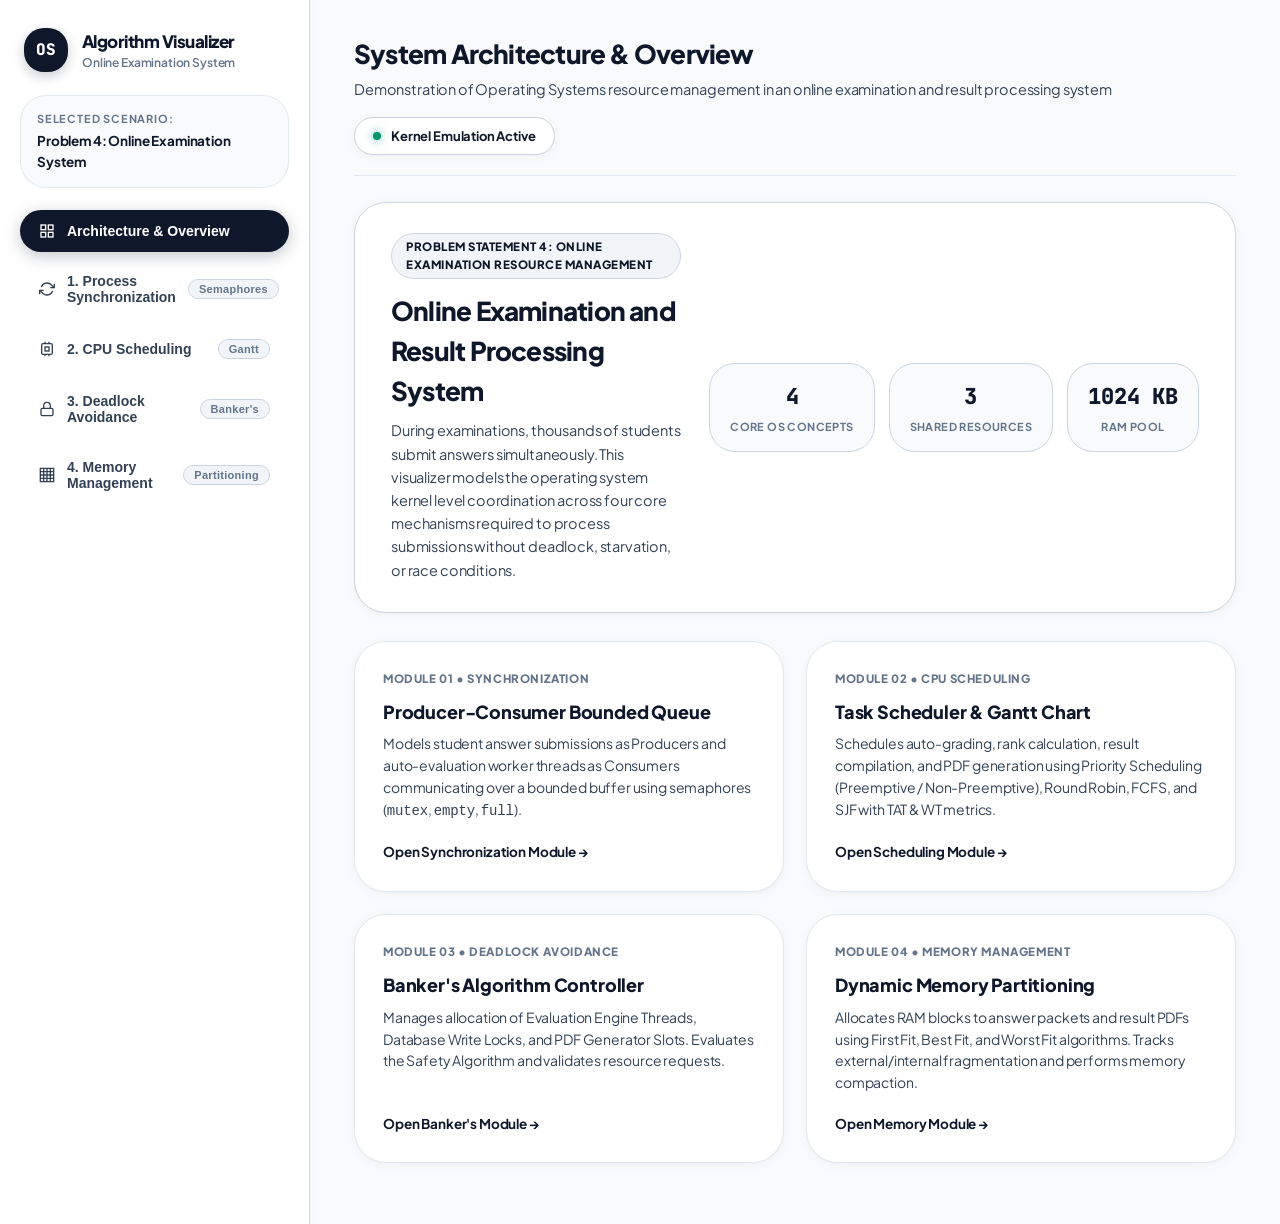
==== index.html @ 3e9e5fe4 "Online - Examination" ====
<!DOCTYPE html>
<html lang="en">
<head>
  <meta charset="UTF-8">
  <meta name="viewport" content="width=device-width, initial-scale=1.0">
  <title>Operating Systems Resource Management — Online Examination System</title>
  <link rel="preconnect" href="https://fonts.googleapis.com">
  <link rel="preconnect" href="https://fonts.gstatic.com" crossorigin>
  <link href="https://fonts.googleapis.com/css2?family=Plus+Jakarta+Sans:wght@300;400;500;600;700;800&family=JetBrains+Mono:wght@400;500;600&display=swap" rel="stylesheet">
  <link rel="stylesheet" href="style.css">
</head>
<body>
  <div class="app-layout">
    <!-- Sidebar Navigation -->
    <aside class="sidebar">
      <div class="brand">
        <div class="brand-badge">OS</div>
        <div class="brand-text">
          <h1>Algorithm Visualizer</h1>
          <span class="subtitle">Online Examination System</span>
        </div>
      </div>

      <div class="scenario-badge">
        <span class="badge-label">Selected Scenario:</span>
        <span class="badge-title">Problem 4: Online Examination System</span>
      </div>

      <nav class="nav-menu">
        <button class="nav-item active" data-tab="dashboard">
          <svg viewBox="0 0 24 24" width="16" height="16" fill="none" stroke="currentColor" stroke-width="2"><rect x="3" y="3" width="7" height="7"></rect><rect x="14" y="3" width="7" height="7"></rect><rect x="14" y="14" width="7" height="7"></rect><rect x="3" y="14" width="7" height="7"></rect></svg>
          <span>Architecture & Overview</span>
        </button>
        <button class="nav-item" data-tab="sync">
          <svg viewBox="0 0 24 24" width="16" height="16" fill="none" stroke="currentColor" stroke-width="2"><polyline points="23 4 23 10 17 10"></polyline><polyline points="1 20 1 14 7 14"></polyline><path d="M3.51 9a9 9 0 0 1 14.85-3.36L23 10M1 14l4.64 4.36A9 9 0 0 0 20.49 15"></path></svg>
          <span>1. Process Synchronization</span>
          <span class="pill">Semaphores</span>
        </button>
        <button class="nav-item" data-tab="cpu">
          <svg viewBox="0 0 24 24" width="16" height="16" fill="none" stroke="currentColor" stroke-width="2"><rect x="4" y="4" width="16" height="16" rx="2" ry="2"></rect><rect x="9" y="9" width="6" height="6"></rect><line x1="9" y1="1" x2="9" y2="4"></line><line x1="15" y1="1" x2="15" y2="4"></line><line x1="9" y1="20" x2="9" y2="23"></line><line x1="15" y1="20" x2="15" y2="23"></line></svg>
          <span>2. CPU Scheduling</span>
          <span class="pill">Gantt</span>
        </button>
        <button class="nav-item" data-tab="deadlock">
          <svg viewBox="0 0 24 24" width="16" height="16" fill="none" stroke="currentColor" stroke-width="2"><rect x="3" y="11" width="18" height="11" rx="2" ry="2"></rect><path d="M7 11V7a5 5 0 0 1 10 0v4"></path></svg>
          <span>3. Deadlock Avoidance</span>
          <span class="pill">Banker's</span>
        </button>
        <button class="nav-item" data-tab="memory">
          <svg viewBox="0 0 24 24" width="16" height="16" fill="none" stroke="currentColor" stroke-width="2"><path d="M2 2h20v20H2z"></path><path d="M7 2v20M12 2v20M17 2v20M2 7h20M2 12h20M2 17h20"></path></svg>
          <span>4. Memory Management</span>
          <span class="pill">Partitioning</span>
        </button>
      </nav>
    </aside>

    <!-- Main Content -->
    <main class="main-content">
      <!-- Header -->
      <header class="top-header">
        <div>
          <h2 id="current-tab-title">System Architecture & Overview</h2>
          <p id="current-tab-desc">Demonstration of Operating Systems resource management in an online examination and result processing system</p>
        </div>
        <div class="header-right">
          <div class="status-indicator">
            <span class="indicator-dot"></span>
            <span>Kernel Emulation Active</span>
          </div>
        </div>
      </header>

      <!-- TAB 0: DASHBOARD / OVERVIEW -->
      <section id="tab-dashboard" class="tab-content active">
        <div class="academic-banner">
          <div class="banner-body">
            <div class="banner-tag">Problem Statement 4: Online Examination Resource Management</div>
            <h2>Online Examination and Result Processing System</h2>
            <p>During examinations, thousands of students submit answers simultaneously. This visualizer models the operating system kernel level coordination across four core mechanisms required to process submissions without deadlock, starvation, or race conditions.</p>
          </div>
          <div class="banner-specs">
            <div class="spec-card">
              <span class="spec-val">4</span>
              <span class="spec-label">Core OS Concepts</span>
            </div>
            <div class="spec-card">
              <span class="spec-val">3</span>
              <span class="spec-label">Shared Resources</span>
            </div>
            <div class="spec-card">
              <span class="spec-val">1024 KB</span>
              <span class="spec-label">RAM Pool</span>
            </div>
          </div>
        </div>

        <div class="modules-grid">
          <div class="module-card" data-goto="sync">
            <div class="card-meta">Module 01 &bull; Synchronization</div>
            <h3>Producer-Consumer Bounded Queue</h3>
            <p>Models student answer submissions as Producers and auto-evaluation worker threads as Consumers communicating over a bounded buffer using semaphores (<code>mutex</code>, <code>empty</code>, <code>full</code>).</p>
            <span class="card-link">Open Synchronization Module &rarr;</span>
          </div>

          <div class="module-card" data-goto="cpu">
            <div class="card-meta">Module 02 &bull; CPU Scheduling</div>
            <h3>Task Scheduler & Gantt Chart</h3>
            <p>Schedules auto-grading, rank calculation, result compilation, and PDF generation using Priority Scheduling (Preemptive / Non-Preemptive), Round Robin, FCFS, and SJF with TAT &amp; WT metrics.</p>
            <span class="card-link">Open Scheduling Module &rarr;</span>
          </div>

          <div class="module-card" data-goto="deadlock">
            <div class="card-meta">Module 03 &bull; Deadlock Avoidance</div>
            <h3>Banker's Algorithm Controller</h3>
            <p>Manages allocation of Evaluation Engine Threads, Database Write Locks, and PDF Generator Slots. Evaluates the Safety Algorithm and validates resource requests.</p>
            <span class="card-link">Open Banker's Module &rarr;</span>
          </div>

          <div class="module-card" data-goto="memory">
            <div class="card-meta">Module 04 &bull; Memory Management</div>
            <h3>Dynamic Memory Partitioning</h3>
            <p>Allocates RAM blocks to answer packets and result PDFs using First Fit, Best Fit, and Worst Fit algorithms. Tracks external/internal fragmentation and performs memory compaction.</p>
            <span class="card-link">Open Memory Module &rarr;</span>
          </div>
        </div>

      </section>

      <!-- TAB 1: PRODUCER-CONSUMER (SYNC) -->
      <section id="tab-sync" class="tab-content">
        <div class="toolbar">
          <div class="toolbar-left">
            <div class="form-row">
              <label for="buffer-capacity">Buffer Capacity (N):</label>
              <input type="number" id="buffer-capacity" value="8" min="4" max="16">
            </div>
            <button id="btn-add-producer" class="btn btn-secondary">+ Producer Thread</button>
            <button id="btn-add-consumer" class="btn btn-secondary">+ Consumer Thread</button>
            <button id="btn-flash-burst" class="btn btn-accent">Generate Burst Load (5 Submissions)</button>
          </div>
          <div class="toolbar-right">
            <button id="btn-sync-toggle" class="btn btn-primary">Start Real-Time Ingestion</button>
            <button id="btn-sync-reset" class="btn btn-danger">Reset Buffer</button>
          </div>
        </div>

        <div class="split-view">
          <!-- Bounded Buffer Area -->
          <div class="panel">
            <div class="panel-header">
              <h3>Bounded Answer Submission Buffer Queue</h3>
              <div class="legend">
                <span class="legend-item"><span class="box-legend empty"></span> Empty Slot</span>
                <span class="legend-item"><span class="box-legend filled"></span> Queued Submission</span>
                <span class="legend-item"><span class="box-legend busy"></span> Active Read</span>
              </div>
            </div>

            <!-- Semaphores -->
            <div class="semaphore-container">
              <div class="sem-card">
                <span class="sem-title">Mutex Semaphore</span>
                <span id="sem-mutex" class="sem-number">1 (FREE)</span>
              </div>
              <div class="sem-card">
                <span class="sem-title">Empty Slots (empty)</span>
                <span id="sem-empty" class="sem-number">8</span>
              </div>
              <div class="sem-card">
                <span class="sem-title">Filled Slots (full)</span>
                <span id="sem-full" class="sem-number">0</span>
              </div>
              <div class="sem-card">
                <span class="sem-title">Buffer Capacity</span>
                <span id="buffer-util" class="sem-number">0%</span>
              </div>
            </div>

            <!-- Visual Slot Grid -->
            <div class="slot-grid" id="buffer-slots"></div>

            <!-- Thread Activity Table -->
            <div class="thread-grid">
              <div class="thread-panel">
                <h4>Producer Threads (Student Portals)</h4>
                <div class="thread-list" id="producer-list"></div>
              </div>
              <div class="thread-panel">
                <h4>Consumer Threads (Auto-Graders)</h4>
                <div class="thread-list" id="consumer-list"></div>
              </div>
            </div>
          </div>

          <!-- Log and Synchronization Explanation -->
          <div class="panel">
            <div class="panel-header">
              <h3>Synchronization Execution Log</h3>
              <button class="btn btn-sm btn-secondary" id="btn-clear-sync-log">Clear</button>
            </div>
            <div class="log-console" id="sync-log"></div>
            <div class="theory-box">
              <strong>Synchronization Invariant:</strong>
              <code>wait(empty); wait(mutex); // Critical Section: Enqueue Answer; signal(mutex); signal(full);</code>
              <p>Ensures thread-safe answer queueing and prevents submission loss or race conditions under peak exam finish workloads.</p>
            </div>
          </div>
        </div>
      </section>

      <!-- TAB 2: CPU SCHEDULING -->
      <section id="tab-cpu" class="tab-content">
        <div class="toolbar">
          <div class="toolbar-left">
            <div class="form-row">
              <label for="sched-algo">Scheduling Algorithm:</label>
              <select id="sched-algo">
                <option value="priority-nonpreempt">Priority Scheduling (Non-Preemptive)</option>
                <option value="priority-preempt">Priority Scheduling (Preemptive)</option>
                <option value="round-robin">Round Robin (RR)</option>
                <option value="fcfs">First-Come, First-Served (FCFS)</option>
                <option value="sjf">Shortest Job First (SJF)</option>
              </select>
            </div>
            <div class="form-row" id="quantum-group" style="display: none;">
              <label for="time-quantum">Time Quantum (q):</label>
              <input type="number" id="time-quantum" value="2" min="1" max="10">
            </div>
            <button id="btn-load-preset-orders" class="btn btn-secondary">Load Benchmark Preset</button>
            <button id="btn-add-order-task" class="btn btn-secondary">+ Add Exam Task</button>
          </div>
          <div class="toolbar-right">
            <button id="btn-run-scheduler" class="btn btn-primary">Calculate Schedule</button>
            <button id="btn-animate-gantt" class="btn btn-accent">Play Gantt Animation</button>
          </div>
        </div>

        <div class="panel mb-3">
          <div class="panel-header">
            <h3>Active Task Queue</h3>
            <span class="subtext">Note: Lower priority number indicates higher urgency (1 = Highest Priority)</span>
          </div>
          <div class="table-container">
            <table class="academic-table" id="table-cpu-tasks">
              <thead>
                <tr>
                  <th>Task ID</th>
                  <th>Examination Task Description</th>
                  <th>Category</th>
                  <th>Arrival Time (AT)</th>
                  <th>Burst Time (BT)</th>
                  <th>Priority</th>
                  <th>Completion (CT)</th>
                  <th>Turnaround (TAT)</th>
                  <th>Waiting Time (WT)</th>
                  <th>Action</th>
                </tr>
              </thead>
              <tbody id="cpu-task-body"></tbody>
            </table>
          </div>
        </div>

        <div class="panel mb-3">
          <div class="panel-header">
            <h3>Gantt Chart Visualization</h3>
            <span id="gantt-timer" class="timer-badge">Elapsed Time: 0 ms</span>
          </div>
          <div class="gantt-chart-box">
            <div class="gantt-track" id="gantt-timeline"></div>
            <div class="gantt-time-labels" id="gantt-scale"></div>
          </div>
        </div>

        <div class="stats-grid">
          <div class="stat-card">
            <span class="stat-label">Average Turnaround Time (TAT)</span>
            <span class="stat-number" id="metric-avg-tat">0.00 ms</span>
            <span class="stat-formula">TAT = CT - AT</span>
          </div>
          <div class="stat-card">
            <span class="stat-label">Average Waiting Time (WT)</span>
            <span class="stat-number highlight-blue" id="metric-avg-wt">0.00 ms</span>
            <span class="stat-formula">WT = TAT - BT</span>
          </div>
          <div class="stat-card">
            <span class="stat-label">CPU Utilization</span>
            <span class="stat-number" id="metric-cpu-util">100%</span>
            <span class="stat-formula">Busy Time / Total Schedule Length</span>
          </div>
          <div class="stat-card">
            <span class="stat-label">Throughput</span>
            <span class="stat-number" id="metric-throughput">0.00 tasks/ms</span>
            <span class="stat-formula">Completed Tasks / Total Time</span>
          </div>
        </div>
      </section>

      <!-- TAB 3: BANKER'S ALGORITHM (DEADLOCK) -->
      <section id="tab-deadlock" class="tab-content">
        <div class="toolbar">
          <div class="toolbar-left">
            <button id="btn-banker-safe-preset" class="btn btn-secondary">Safe State Benchmark</button>
            <button id="btn-banker-unsafe-preset" class="btn btn-secondary">Unsafe State Scenario</button>
          </div>
          <div class="toolbar-right">
            <button id="btn-run-banker" class="btn btn-primary">Run Safety Algorithm</button>
          </div>
        </div>

        <div class="resources-row mb-3">
          <div class="res-card">
            <div class="res-header">
              <span class="res-code">R1</span>
              <div>
                <strong>Auto-Grading Engine Threads</strong>
                <span class="res-sub">Concurrency slots (Total: 10)</span>
              </div>
            </div>
          </div>
          <div class="res-card">
            <div class="res-header">
              <span class="res-code">R2</span>
              <div>
                <strong>Database Write Locks (Result Ledger)</strong>
                <span class="res-sub">Row-level mutex locks (Total: 5)</span>
              </div>
            </div>
          </div>
          <div class="res-card">
            <div class="res-header">
              <span class="res-code">R3</span>
              <div>
                <strong>PDF Generator &amp; Rank Slots</strong>
                <span class="res-sub">Pooled report card workers (Total: 7)</span>
              </div>
            </div>
          </div>
        </div>

        <div class="split-view">
          <div class="panel">
            <div class="panel-header">
              <h3>System Resource Allocation Matrix</h3>
              <div class="vector-display">
                Available Vector [R1, R2, R3]: <strong id="vector-available">[3, 3, 2]</strong>
              </div>
            </div>

            <div class="table-container">
              <table class="academic-table matrix-table" id="table-banker-matrix">
                <thead>
                  <tr>
                    <th rowspan="2">Process</th>
                    <th colspan="3" class="center header-alloc">Allocation</th>
                    <th colspan="3" class="center header-max">Max Demand</th>
                    <th colspan="3" class="center header-need">Need (Max - Alloc)</th>
                  </tr>
                  <tr>
                    <th>R1</th><th>R2</th><th>R3</th>
                    <th>R1</th><th>R2</th><th>R3</th>
                    <th>R1</th><th>R2</th><th>R3</th>
                  </tr>
                </thead>
                <tbody id="banker-matrix-body"></tbody>
              </table>
            </div>
          </div>

          <div class="panel">
            <div class="panel-header">
              <h3>Safety Algorithm Evaluation</h3>
              <span id="safety-status-badge" class="badge-neutral">Ready</span>
            </div>

            <div class="safety-summary" id="safety-result-box">
              <p>Click "Run Safety Algorithm" to execute the test and determine if a Safe Sequence exists.</p>
            </div>

            <div class="log-console" id="banker-step-log"></div>
          </div>
        </div>

        <!-- Resource Request Form -->
        <div class="panel mt-3">
          <div class="panel-header">
            <h3>Test Resource-Request Algorithm</h3>
            <span class="subtext">Simulates a dynamic request to check if granting it maintains system safety</span>
          </div>
          <div class="request-row">
            <div class="form-row">
              <label for="req-process-select">Exam Task Process:</label>
              <select id="req-process-select"></select>
            </div>
            <div class="form-row">
              <label>Req R1 (Grader):</label>
              <input type="number" id="req-r1" value="1" min="0" max="10">
            </div>
            <div class="form-row">
              <label>Req R2 (DB Lock):</label>
              <input type="number" id="req-r2" value="0" min="0" max="10">
            </div>
            <div class="form-row">
              <label>Req R3 (PDF Slot):</label>
              <input type="number" id="req-r3" value="2" min="0" max="10">
            </div>
            <button id="btn-submit-request" class="btn btn-accent">Evaluate Request</button>
          </div>
          <div id="request-eval-feedback" class="feedback-msg"></div>
        </div>
      </section>

      <!-- TAB 4: MEMORY MANAGEMENT -->
      <section id="tab-memory" class="tab-content">
        <div class="toolbar">
          <div class="toolbar-left">
            <div class="form-row">
              <label for="mem-algo">Allocation Algorithm:</label>
              <select id="mem-algo">
                <option value="first-fit">First Fit</option>
                <option value="best-fit">Best Fit</option>
                <option value="worst-fit">Worst Fit</option>
              </select>
            </div>
            <button id="btn-preset-memory" class="btn btn-secondary">Load Standard RAM State</button>
            <button id="btn-compact-memory" class="btn btn-secondary">Run Memory Compaction</button>
          </div>
          <div class="toolbar-right">
            <button id="btn-reset-memory" class="btn btn-danger">Reset Memory Pool</button>
          </div>
        </div>

        <div class="panel mb-3">
          <div class="panel-header">
            <h3>Request Dynamic Memory Block</h3>
            <span class="subtext">Allocates memory for student login tokens, answer buffers, and rank computation heaps</span>
          </div>
          <div class="request-row">
            <div class="form-row">
              <label for="mem-process-name">Task Label:</label>
              <input type="text" id="mem-process-name" value="SUB #106 (Answer Script Buffer)">
            </div>
            <div class="form-row">
              <label for="mem-process-size">Payload Size (KB):</label>
              <input type="number" id="mem-process-size" value="120" min="10" max="800">
            </div>
            <button id="btn-allocate-mem" class="btn btn-primary">Allocate Memory Block</button>
          </div>
        </div>

        <div class="panel mb-3">
          <div class="panel-header">
            <h3>Physical RAM Partition Map (1024 KB Pool)</h3>
            <div class="legend">
              <span class="legend-item"><span class="box-legend free-mem"></span> Free Memory Hole</span>
              <span class="legend-item"><span class="box-legend alloc-mem"></span> Allocated Block</span>
            </div>
          </div>
          <div class="ram-track-container">
            <div class="ram-track" id="memory-bar"></div>
            <div class="ram-scale" id="memory-scale">
              <span>0 KB</span>
              <span>256 KB</span>
              <span>512 KB</span>
              <span>768 KB</span>
              <span>1024 KB</span>
            </div>
          </div>
        </div>

        <div class="split-view">
          <div class="panel">
            <div class="panel-header">
              <h3>Memory Partition Table</h3>
            </div>
            <div class="table-container">
              <table class="academic-table" id="table-memory-blocks">
                <thead>
                  <tr>
                    <th>Block ID</th>
                    <th>Status</th>
                    <th>Start Address</th>
                    <th>Block Size</th>
                    <th>Allocated Process</th>
                    <th>Payload Size</th>
                    <th>Internal Frag.</th>
                    <th>Action</th>
                  </tr>
                </thead>
                <tbody id="memory-blocks-body"></tbody>
              </table>
            </div>
          </div>

          <div class="panel">
            <div class="panel-header">
              <h3>Fragmentation Analysis</h3>
            </div>
            <div class="stats-grid compact-grid">
              <div class="stat-card">
                <span class="stat-label">Total Free Memory</span>
                <span class="stat-number" id="stat-free-ram">0 KB</span>
              </div>
              <div class="stat-card">
                <span class="stat-label">External Fragmentation</span>
                <span class="stat-number text-warn" id="stat-ext-frag">0 KB</span>
                <span class="stat-formula">Scattered free holes</span>
              </div>
              <div class="stat-card">
                <span class="stat-label">Internal Fragmentation</span>
                <span class="stat-number" id="stat-int-frag">0 KB</span>
                <span class="stat-formula">Unused block space</span>
              </div>
              <div class="stat-card">
                <span class="stat-label">RAM Utilization</span>
                <span class="stat-number text-success" id="stat-ram-util">0%</span>
              </div>
            </div>
          </div>
        </div>
      </section>

    </main>
  </div>

  <!-- Scripts -->
  <script src="js/producer-consumer.js"></script>
  <script src="js/cpu-scheduler.js"></script>
  <script src="js/bankers-algorithm.js"></script>
  <script src="js/memory-manager.js"></script>
  <script src="app.js"></script>
</body>
</html>
---- style.css ----
:root {
  /* === CRISP WHITE-DOMINANT MONOCHROMATIC FOUNDATION WITH BLACK ACCENTS === */
  --bg-root:              #f8fafc;
  --bg-sidebar:           #ffffff;
  --bg-surface:           #ffffff;
  --bg-surface-elevated:  #ffffff;
  --bg-surface-hover:     #f1f5f9;
  --bg-well:              #f8fafc;

  --border-subtle:  #e2e8f0;
  --border-medium:  #cbd5e1;
  --border-strong:  #94a3b8;
  --border-focus:   #0f172a;

  --text-primary:   #0f172a;
  --text-secondary: #334155;
  --text-tertiary:  #64748b;
  --text-dim:       #94a3b8;
  --text-muted:     #64748b;
  --text-inverse:   #ffffff;

  /* Monochromatic Gray Scale */
  --mono-50:  #f8fafc;
  --mono-100: #f1f5f9;
  --mono-200: #e2e8f0;
  --mono-300: #cbd5e1;
  --mono-400: #94a3b8;
  --mono-500: #64748b;
  --mono-700: #334155;
  --mono-800: #1e293b;
  --mono-900: #0f172a;

  /* Purposeful Semantic & Visualization Accents */
  --color-indigo:       #4f46e5;
  --color-indigo-light: #eef2ff;
  --color-cyan:         #0284c7;
  --color-cyan-light:   #f0f9ff;
  --color-emerald:      #059669;
  --color-emerald-light:#ecfdf5;
  --color-amber:        #d97706;
  --color-amber-light:  #fffbeb;
  --color-rose:         #e11d48;
  --color-rose-light:   #fff1f2;
  --color-purple:       #7c3aed;
  --color-purple-light: #f5f3ff;
  --color-teal:         #0d9488;
  --color-teal-light:   #f0fdfa;

  --color-success:      #059669;
  --color-warning:      #d97706;
  --color-danger:       #dc2626;
  --color-info:         #0284c7;
  --accent-cyan:        #0284c7;
  --accent-amber:       #d97706;

  /* Typography */
  --font-sans: 'Plus Jakarta Sans', -apple-system, BlinkMacSystemFont, 'Segoe UI', Roboto, sans-serif;
  --font-mono: 'JetBrains Mono', monospace;

  /* Generous Rounded Corners */
  --radius-xs:   10px;
  --radius-sm:   14px;
  --radius-md:   20px;
  --radius-lg:   26px;
  --radius-xl:   32px;
  --radius-pill: 9999px;

  /* Soft Ambient Shadows */
  --shadow-card:     0 2px 12px rgba(15, 23, 42, 0.04), 0 1px 3px rgba(15, 23, 42, 0.02);
  --shadow-elevated: 0 12px 32px rgba(15, 23, 42, 0.08);
  --shadow-glow:     0 4px 20px rgba(15, 23, 42, 0.12);
}

* {
  box-sizing: border-box;
  margin: 0;
  padding: 0;
}

body {
  font-family: var(--font-sans);
  background-color: var(--bg-root);
  color: var(--text-primary);
  min-height: 100vh;
  line-height: 1.55;
  font-size: 15px;
  letter-spacing: -0.01em;
  -webkit-font-smoothing: antialiased;
}

/* Custom Scrollbars */
::-webkit-scrollbar { width: 6px; height: 6px; }
::-webkit-scrollbar-track { background: var(--mono-100); }
::-webkit-scrollbar-thumb { background: var(--mono-300); border-radius: var(--radius-pill); }
::-webkit-scrollbar-thumb:hover { background: var(--mono-400); }

/* App Layout */
.app-layout {
  display: flex;
  min-height: 100vh;
}

/* ============================================================
   SIDEBAR — Crisp White with Deep Black Accents
   ============================================================ */
.sidebar {
  width: 310px;
  background-color: var(--bg-sidebar);
  border-right: 1.5px solid var(--border-medium);
  display: flex;
  flex-direction: column;
  flex-shrink: 0;
  padding: 28px 20px;
  gap: 22px;
  box-shadow: 2px 0 16px rgba(15, 23, 42, 0.02);
}

.brand {
  display: flex;
  align-items: center;
  gap: 14px;
  padding: 0 4px;
}

.brand-badge {
  width: 44px;
  height: 44px;
  border-radius: var(--radius-md);
  background: #0f172a;
  color: #ffffff;
  display: flex;
  align-items: center;
  justify-content: center;
  font-weight: 800;
  font-size: 16px;
  font-family: var(--font-mono);
  box-shadow: 0 4px 12px rgba(15, 23, 42, 0.22);
}

.brand-text h1 {
  font-size: 17px;
  font-weight: 800;
  color: var(--text-primary);
  letter-spacing: -0.03em;
}

.brand-text .subtitle {
  font-size: 12px;
  color: var(--text-tertiary);
  font-weight: 600;
  display: block;
}

.scenario-badge {
  background: var(--bg-root);
  border: 1.5px solid var(--border-subtle);
  border-radius: var(--radius-lg);
  padding: 14px 16px;
  display: flex;
  flex-direction: column;
  gap: 4px;
}

.badge-label {
  font-size: 11px;
  text-transform: uppercase;
  color: var(--text-tertiary);
  font-weight: 700;
  letter-spacing: 0.8px;
}

.badge-title {
  font-size: 13.5px;
  font-weight: 700;
  color: var(--text-primary);
}

/* Navigation Menu */
.nav-menu {
  display: flex;
  flex-direction: column;
  gap: 8px;
}

.nav-item {
  display: flex;
  align-items: center;
  gap: 12px;
  padding: 12px 18px;
  border-radius: var(--radius-pill);
  color: var(--text-secondary);
  background: transparent;
  text-decoration: none;
  font-weight: 600;
  font-size: 14px;
  transition: all 0.2s cubic-bezier(0.16, 1, 0.3, 1);
  border: 1.5px solid transparent;
  cursor: pointer;
  width: 100%;
  text-align: left;
}

.nav-item:hover {
  color: var(--text-primary);
  background: var(--mono-100);
}

.nav-item.active {
  color: #ffffff;
  background: #0f172a;
  font-weight: 700;
  box-shadow: 0 4px 16px rgba(15, 23, 42, 0.25);
}

.nav-item svg {
  flex-shrink: 0;
}

.pill {
  margin-left: auto;
  font-size: 11px;
  font-weight: 700;
  padding: 3px 10px;
  border-radius: var(--radius-pill);
  background: var(--mono-100);
  color: var(--text-tertiary);
  border: 1px solid var(--border-medium);
  letter-spacing: 0.3px;
  transition: all 0.2s;
}

.nav-item.active .pill {
  background: rgba(255, 255, 255, 0.2);
  color: #ffffff;
  border-color: rgba(255, 255, 255, 0.3);
}

/* ============================================================
   MAIN CONTENT AREA
   ============================================================ */
.main-content {
  flex-grow: 1;
  padding: 34px 44px;
  overflow-y: auto;
  max-width: 1440px;
  margin: 0 auto;
  width: 100%;
}

/* Top Header */
.top-header {
  display: flex;
  justify-content: space-between;
  align-items: center;
  margin-bottom: 26px;
  padding-bottom: 20px;
  border-bottom: 1.5px solid var(--border-subtle);
  gap: 16px;
  flex-wrap: wrap;
}

.top-header h2 {
  font-size: 26px;
  font-weight: 800;
  letter-spacing: -0.03em;
  color: var(--text-primary);
  margin-bottom: 4px;
}

.top-header p {
  font-size: 14.5px;
  color: var(--text-secondary);
}

.header-right {
  display: flex;
  align-items: center;
  gap: 12px;
}

.status-indicator {
  display: inline-flex;
  align-items: center;
  gap: 10px;
  padding: 8px 18px;
  background: #ffffff;
  border: 1.5px solid var(--border-medium);
  border-radius: var(--radius-pill);
  font-size: 13px;
  font-weight: 700;
  color: var(--text-primary);
  box-shadow: var(--shadow-card);
}

.indicator-dot {
  width: 8px;
  height: 8px;
  border-radius: 50%;
  background: var(--color-emerald);
  box-shadow: 0 0 10px rgba(5, 150, 105, 0.7);
  animation: pulse-dot 1.8s infinite ease-in-out;
}

@keyframes pulse-dot {
  0%, 100% { opacity: 1; transform: scale(1); }
  50% { opacity: 0.4; transform: scale(0.85); }
}

.tab-content {
  display: none;
  animation: fadeIn 0.25s ease-out;
}

.tab-content.active {
  display: block;
}

@keyframes fadeIn {
  from { opacity: 0; transform: translateY(6px); }
  to   { opacity: 1; transform: translateY(0); }
}

/* ============================================================
   Dashboard / Architecture Overview
   ============================================================ */
.academic-banner {
  background: #ffffff;
  border: 1.5px solid var(--border-medium);
  border-radius: var(--radius-xl);
  padding: 30px 36px;
  margin-bottom: 28px;
  display: flex;
  justify-content: space-between;
  align-items: center;
  gap: 28px;
  box-shadow: var(--shadow-card);
}

.banner-body {
  flex: 1;
  max-width: 720px;
}

.banner-tag {
  font-size: 11.5px;
  font-weight: 800;
  color: var(--text-primary);
  background: var(--mono-100);
  border: 1px solid var(--border-medium);
  padding: 4px 14px;
  border-radius: var(--radius-pill);
  display: inline-block;
  margin-bottom: 12px;
  text-transform: uppercase;
  letter-spacing: 0.5px;
}

.banner-body h2 {
  font-size: 26px;
  font-weight: 800;
  letter-spacing: -0.03em;
  color: var(--text-primary);
  margin-bottom: 8px;
}

.banner-body p {
  font-size: 14.5px;
  color: var(--text-secondary);
  line-height: 1.6;
}

.banner-specs {
  display: flex;
  gap: 14px;
  flex-shrink: 0;
}

.spec-card {
  background: var(--bg-root);
  border: 1.5px solid var(--border-medium);
  border-radius: var(--radius-lg);
  padding: 16px 20px;
  text-align: center;
  min-width: 115px;
  display: flex;
  flex-direction: column;
  gap: 4px;
}

.spec-val {
  font-family: var(--font-mono);
  font-size: 22px;
  font-weight: 800;
  color: var(--text-primary);
}

.spec-label {
  font-size: 11px;
  text-transform: uppercase;
  color: var(--text-tertiary);
  font-weight: 700;
  letter-spacing: 0.4px;
}

/* Module Cards Grid */
.modules-grid {
  display: grid;
  grid-template-columns: repeat(2, 1fr);
  gap: 22px;
  margin-bottom: 28px;
}

.module-card {
  background: #ffffff;
  border: 1.5px solid var(--border-subtle);
  border-radius: var(--radius-xl);
  padding: 28px;
  display: flex;
  flex-direction: column;
  box-shadow: var(--shadow-card);
  transition: all 0.25s cubic-bezier(0.16, 1, 0.3, 1);
  cursor: pointer;
  position: relative;
}

.module-card:hover {
  transform: translateY(-3px);
  border-color: var(--border-strong);
  box-shadow: var(--shadow-elevated);
}

.card-meta {
  font-size: 11.5px;
  font-weight: 800;
  text-transform: uppercase;
  letter-spacing: 0.6px;
  color: var(--text-tertiary);
  margin-bottom: 10px;
}

.module-card h3 {
  font-size: 18px;
  font-weight: 800;
  color: var(--text-primary);
  margin-bottom: 8px;
  letter-spacing: -0.01em;
}

.module-card p {
  font-size: 14px;
  color: var(--text-secondary);
  line-height: 1.55;
  margin-bottom: 20px;
  flex-grow: 1;
}

.card-link {
  font-size: 13.5px;
  font-weight: 700;
  color: var(--text-primary);
  display: inline-flex;
  align-items: center;
  gap: 6px;
  margin-top: auto;
}

/* ============================================================
   Panels, Toolbars & Forms
   ============================================================ */
.panel {
  background: #ffffff;
  border: 1.5px solid var(--border-subtle);
  border-radius: var(--radius-xl);
  padding: 28px 30px;
  box-shadow: var(--shadow-card);
}

.panel-header {
  display: flex;
  justify-content: space-between;
  align-items: center;
  margin-bottom: 22px;
  gap: 12px;
  flex-wrap: wrap;
}

.panel-header h3 {
  font-size: 18px;
  font-weight: 800;
  letter-spacing: -0.02em;
  color: var(--text-primary);
}

.subtext {
  font-size: 13px;
  color: var(--text-tertiary);
}

.split-view {
  display: grid;
  grid-template-columns: 1.35fr 1fr;
  gap: 22px;
}

.toolbar {
  display: flex;
  justify-content: space-between;
  align-items: center;
  flex-wrap: wrap;
  gap: 14px;
  background: #ffffff;
  border: 1.5px solid var(--border-subtle);
  border-radius: var(--radius-xl);
  padding: 16px 24px;
  margin-bottom: 24px;
  box-shadow: var(--shadow-card);
}

.toolbar-left, .toolbar-right {
  display: flex;
  align-items: center;
  flex-wrap: wrap;
  gap: 12px;
}

.form-row {
  display: flex;
  align-items: center;
  gap: 10px;
}

label {
  font-size: 13.5px;
  color: var(--text-secondary);
  font-weight: 600;
}

input, select {
  background: #ffffff;
  border: 1.5px solid var(--border-medium);
  color: var(--text-primary);
  padding: 9px 15px;
  border-radius: var(--radius-sm);
  font-family: var(--font-sans);
  font-size: 14px;
  font-weight: 600;
  outline: none;
  transition: border-color 0.2s, box-shadow 0.2s;
}

input:focus, select:focus {
  border-color: #0f172a;
  box-shadow: 0 0 0 3px rgba(15, 23, 42, 0.08);
}

/* Buttons */
.btn {
  display: inline-flex;
  align-items: center;
  gap: 6px;
  padding: 10px 22px;
  border-radius: var(--radius-pill);
  font-family: var(--font-sans);
  font-size: 14px;
  font-weight: 700;
  cursor: pointer;
  border: 1.5px solid transparent;
  transition: all 0.2s cubic-bezier(0.16, 1, 0.3, 1);
}

.btn-primary {
  background: #0f172a;
  color: #ffffff;
  border-color: #0f172a;
  box-shadow: 0 2px 10px rgba(15, 23, 42, 0.18);
}
.btn-primary:hover {
  background: #1e293b;
  transform: translateY(-1px);
  box-shadow: 0 4px 16px rgba(15, 23, 42, 0.24);
}

.btn-secondary {
  background: #ffffff;
  border-color: var(--border-medium);
  color: var(--text-primary);
  box-shadow: var(--shadow-card);
}
.btn-secondary:hover {
  border-color: #0f172a;
  background: var(--bg-surface-hover);
}

.btn-accent {
  background: var(--mono-100);
  border-color: var(--border-medium);
  color: var(--text-primary);
}
.btn-accent:hover {
  background: var(--mono-200);
  border-color: var(--border-strong);
}

.btn-danger {
  background: var(--color-rose-light);
  border-color: var(--color-rose);
  color: var(--color-danger);
}
.btn-danger:hover {
  background: #fecdd3;
  color: #9f1239;
}

.btn-warning {
  background: var(--color-amber-light);
  border-color: var(--color-amber);
  color: var(--color-amber);
}

.btn-sm {
  padding: 5px 14px;
  font-size: 12.5px;
}

/* ============================================================
   Tables & Matrices
   ============================================================ */
.table-container {
  overflow-x: auto;
  border-radius: var(--radius-lg);
  border: 1.5px solid var(--border-medium);
  background: #ffffff;
  box-shadow: var(--shadow-card);
}

.academic-table {
  width: 100%;
  border-collapse: collapse;
  font-size: 14px;
  text-align: left;
}

.academic-table th {
  background: var(--mono-100);
  color: var(--text-secondary);
  font-weight: 700;
  padding: 13px 18px;
  border-bottom: 2px solid var(--border-medium);
  font-size: 12px;
  text-transform: uppercase;
  letter-spacing: 0.6px;
}

.academic-table td {
  padding: 13px 18px;
  border-bottom: 1px solid var(--border-subtle);
  color: var(--text-primary);
}

.academic-table td.center { text-align: center; }
.academic-table tr:last-child td { border-bottom: none; }
.academic-table tr:hover td { background: var(--mono-50); }

/* Badges & Indicators */
.task-color-indicator {
  width: 10px;
  height: 10px;
  border-radius: 50%;
  display: inline-block;
  flex-shrink: 0;
  box-shadow: 0 0 0 2px rgba(0,0,0,0.06);
}

.tier-badge {
  display: inline-block;
  padding: 4px 12px;
  border-radius: var(--radius-pill);
  font-size: 12px;
  font-weight: 700;
}
.tier-prime {
  background: var(--color-amber-light);
  color: var(--color-amber);
  border: 1.5px solid var(--color-amber);
}
.tier-regular {
  background: var(--mono-100);
  color: var(--text-secondary);
  border: 1.5px solid var(--border-medium);
}
.tier-flash {
  background: var(--color-cyan-light);
  color: var(--color-cyan);
  border: 1.5px solid var(--color-cyan);
}

.badge-neutral {
  padding: 5px 14px;
  border-radius: var(--radius-pill);
  font-size: 12.5px;
  font-weight: 700;
  background: var(--mono-100);
  border: 1.5px solid var(--border-medium);
  color: var(--text-secondary);
}
.badge-neutral.safe, .badge-status.safe {
  color: var(--color-emerald);
  border-color: var(--color-emerald);
  background: var(--color-emerald-light);
}
.badge-neutral.unsafe, .badge-status.unsafe {
  color: var(--color-danger);
  border-color: var(--color-danger);
  background: var(--color-rose-light);
}

/* ============================================================
   LOG CONSOLE — Crisp High-Contrast Terminal (NO Black-on-Black)
   ============================================================ */
.log-console {
  background: #0f172a; /* Deep Slate Terminal */
  border: 1.5px solid #1e293b;
  border-radius: var(--radius-lg);
  padding: 18px 20px;
  font-family: var(--font-mono);
  font-size: 13px;
  max-height: 240px;
  overflow-y: auto;
  display: flex;
  flex-direction: column;
  gap: 8px;
  line-height: 1.6;
  color: #f1f5f9 !important; /* Always luminous white */
}

.log-console * {
  color: inherit;
}

.log-entry {
  display: flex;
  gap: 10px;
  color: #f1f5f9 !important;
  word-break: break-word;
}

.log-console strong {
  color: #38bdf8 !important; /* Sky cyan for strong terms */
  font-weight: 700;
}

.log-console em {
  color: #cbd5e1 !important;
  font-style: italic;
}

.log-time {
  color: #94a3b8 !important;
  flex-shrink: 0;
}

.log-prod { color: #38bdf8 !important; font-weight: 600; }
.log-cons { color: #4ade80 !important; font-weight: 600; }
.log-warn { color: #fde047 !important; font-weight: 600; }
.log-err  { color: #f87171 !important; font-weight: 700; }
.log-info { color: #f1f5f9 !important; }

/* Theory Box */
.theory-box {
  margin-top: 18px;
  background: var(--mono-50);
  border: 1.5px solid var(--border-medium);
  border-radius: var(--radius-lg);
  padding: 16px 20px;
  font-size: 13.5px;
}

.theory-box strong {
  display: block;
  font-size: 13px;
  color: var(--text-primary);
  margin-bottom: 6px;
}

.theory-box code {
  display: block;
  font-family: var(--font-mono);
  font-size: 12.5px;
  background: var(--mono-100);
  border: 1px solid var(--border-medium);
  padding: 8px 12px;
  border-radius: var(--radius-sm);
  color: var(--color-indigo);
  margin-bottom: 8px;
  word-break: break-all;
}

.theory-box p {
  color: var(--text-secondary);
  font-size: 13px;
  line-height: 1.5;
}

/* ============================================================
   Module 1: Producer-Consumer (Sync)
   ============================================================ */
.legend {
  display: flex;
  gap: 16px;
  font-size: 13px;
  color: var(--text-secondary);
  flex-wrap: wrap;
}
.legend-item { display: flex; align-items: center; gap: 7px; }
.box-legend {
  width: 14px;
  height: 14px;
  border-radius: 4px;
}
.box-legend.empty    { background: #ffffff; border: 1.5px dashed var(--border-medium); }
.box-legend.filled   { background: var(--color-indigo); }
.box-legend.busy     { background: var(--color-cyan); }
.box-legend.free-mem { background: repeating-linear-gradient(45deg, #f8fafc, #f8fafc 4px, #edf2f7 4px, #edf2f7 8px); border: 1.5px dashed #cbd5e1; }
.box-legend.alloc-mem{ background: var(--color-emerald); }

.semaphore-container {
  display: grid;
  grid-template-columns: repeat(4, 1fr);
  gap: 14px;
  margin-bottom: 22px;
}

.sem-card {
  background: #ffffff;
  border: 1.5px solid var(--border-medium);
  padding: 16px;
  border-radius: var(--radius-lg);
  text-align: center;
  box-shadow: var(--shadow-card);
}

.sem-title {
  font-size: 11.5px;
  color: var(--text-tertiary);
  display: block;
  text-transform: uppercase;
  letter-spacing: 0.5px;
  font-weight: 700;
}

.sem-number {
  font-family: var(--font-mono);
  font-size: 20px;
  font-weight: 800;
  color: var(--text-primary);
  margin-top: 4px;
  display: block;
}
.sem-number.unlocked { color: var(--color-success); }
.sem-number.locked   { color: var(--color-danger); }

.slot-grid {
  display: flex;
  flex-wrap: wrap;
  gap: 14px;
  background: var(--bg-well);
  border: 1.5px solid var(--border-medium);
  padding: 22px;
  border-radius: var(--radius-xl);
  min-height: 120px;
  align-items: center;
  justify-content: center;
  margin-bottom: 22px;
}

.buffer-slot {
  width: 76px;
  height: 76px;
  border-radius: var(--radius-md);
  border: 1.5px dashed var(--border-medium);
  background: #ffffff;
  display: flex;
  flex-direction: column;
  align-items: center;
  justify-content: center;
  position: relative;
  font-size: 12px;
  transition: all 0.25s cubic-bezier(0.16, 1, 0.3, 1);
  box-shadow: var(--shadow-card);
}

.buffer-slot.occupied {
  border-style: solid;
  transform: scale(1.04);
}

.buffer-slot.occupied.prime-sub {
  background: linear-gradient(135deg, #d97706 0%, #ea580c 100%);
  border-color: #ea580c;
  color: #ffffff;
  box-shadow: 0 6px 18px rgba(234, 88, 12, 0.28);
}

.buffer-slot.occupied.reg-sub {
  background: linear-gradient(135deg, #4f46e5 0%, #6366f1 100%);
  border-color: #4f46e5;
  color: #ffffff;
  box-shadow: 0 6px 18px rgba(79, 70, 229, 0.28);
}

.slot-index {
  position: absolute;
  top: 5px;
  left: 8px;
  font-size: 10px;
  color: var(--text-dim);
  font-family: var(--font-mono);
}

.buffer-slot.occupied .slot-index { color: rgba(255,255,255,0.75); }

.slot-order-id {
  font-size: 13px;
  font-weight: 800;
  color: var(--text-primary);
  font-family: var(--font-mono);
}
.buffer-slot.occupied .slot-order-id { color: #ffffff; }

.slot-order-type {
  font-size: 10px;
  color: var(--text-tertiary);
  font-weight: 600;
}
.buffer-slot.occupied .slot-order-type { color: rgba(255,255,255,0.9); }

.buffer-slot.active-take {
  border-color: var(--color-cyan);
  box-shadow: 0 0 16px rgba(2, 132, 199, 0.45);
  transform: scale(0.96);
}

.thread-grid {
  display: grid;
  grid-template-columns: 1fr 1fr;
  gap: 18px;
}

.thread-panel h4 {
  font-size: 13.5px;
  color: var(--text-secondary);
  font-weight: 700;
  margin-bottom: 12px;
}

.thread-list {
  display: flex;
  flex-direction: column;
  gap: 8px;
}

.thread-item {
  background: #ffffff;
  border: 1.5px solid var(--border-medium);
  padding: 12px 16px;
  border-radius: var(--radius-md);
  display: flex;
  justify-content: space-between;
  align-items: center;
  font-size: 13.5px;
  box-shadow: var(--shadow-card);
}

.thread-status {
  font-size: 11.5px;
  padding: 4px 12px;
  border-radius: var(--radius-pill);
  font-family: var(--font-mono);
  font-weight: 700;
}
.thread-status.idle {
  background: var(--mono-100);
  color: var(--text-tertiary);
  border: 1.5px solid var(--border-medium);
}
.thread-status.working {
  background: var(--color-emerald);
  color: #ffffff;
  display: inline-flex;
  align-items: center;
  gap: 6px;
}
.thread-status.working::before {
  content: '';
  width: 6px;
  height: 6px;
  border-radius: 50%;
  background: #ffffff;
  animation: pulse-dot 1.2s infinite ease-in-out;
}
.thread-status.blocked {
  background: var(--color-amber);
  color: #ffffff;
}

/* ============================================================
   Module 2: CPU Scheduling & Gantt Chart
   ============================================================ */
.gantt-chart-box {
  background: #ffffff;
  border: 1.5px solid var(--border-medium);
  border-radius: var(--radius-xl);
  padding: 24px;
  box-shadow: var(--shadow-card);
  overflow-x: auto;
}

.gantt-track {
  display: flex;
  height: 56px;
  border-radius: var(--radius-md);
  overflow: hidden;
  border: 1.5px solid var(--border-medium);
  gap: 3px;
  background: #f1f5f9;
  padding: 3px;
  box-shadow: inset 0 2px 4px rgba(0, 0, 0, 0.05);
}

.gantt-block {
  display: flex;
  flex-direction: column;
  align-items: center;
  justify-content: center;
  color: #ffffff;
  font-size: 13px;
  font-weight: 700;
  font-family: var(--font-mono);
  position: relative;
  border-radius: var(--radius-xs);
  min-width: 32px;
  transition: all 0.2s cubic-bezier(0.16, 1, 0.3, 1);
  cursor: pointer;
}

.gantt-block:hover {
  transform: translateY(-2px);
  filter: brightness(1.08);
  box-shadow: 0 6px 14px rgba(0, 0, 0, 0.18) !important;
  z-index: 5;
}

.gantt-block .task-id-badge {
  font-size: 13px;
  font-weight: 800;
  letter-spacing: -0.01em;
}

.gantt-block .task-time {
  font-size: 10.5px;
  opacity: 0.9;
  font-weight: 500;
}

.gantt-block.idle {
  background: repeating-linear-gradient(45deg, #e2e8f0, #e2e8f0 8px, #f1f5f9 8px, #f1f5f9 16px) !important;
  color: #64748b !important;
  border: 1.5px dashed #cbd5e1 !important;
  box-shadow: none !important;
}

.gantt-time-labels {
  display: flex;
  position: relative;
  height: 24px;
  margin-top: 8px;
  font-family: var(--font-mono);
  font-size: 12.5px;
  color: var(--text-tertiary);
  font-weight: 600;
}

.gantt-mark {
  position: absolute;
  transform: translateX(-50%);
}

.timer-badge {
  font-family: var(--font-mono);
  font-size: 13px;
  color: var(--text-primary);
  background: var(--mono-100);
  border: 1.5px solid var(--border-medium);
  padding: 6px 14px;
  border-radius: var(--radius-pill);
  font-weight: 700;
}

.stats-grid {
  display: grid;
  grid-template-columns: repeat(auto-fit, minmax(200px, 1fr));
  gap: 18px;
}

.stats-grid.compact-grid { grid-template-columns: 1fr 1fr; }

.stat-card {
  background: #ffffff;
  border: 1.5px solid var(--border-subtle);
  padding: 20px 22px;
  border-radius: var(--radius-xl);
  display: flex;
  flex-direction: column;
  gap: 4px;
  box-shadow: var(--shadow-card);
}

.stat-label {
  font-size: 12px;
  color: var(--text-tertiary);
  text-transform: uppercase;
  letter-spacing: 0.5px;
  font-weight: 700;
}

.stat-number {
  font-family: var(--font-mono);
  font-size: 24px;
  font-weight: 800;
  color: var(--text-primary);
}
.stat-number.highlight-blue { color: var(--color-cyan); }
.stat-number.text-warn      { color: var(--color-amber); }
.stat-number.text-success   { color: var(--color-emerald); }

.stat-formula {
  font-size: 11.5px;
  color: var(--text-dim);
}

/* ============================================================
   Module 3: Banker's Algorithm (Deadlock Avoidance)
   ============================================================ */
.resources-row {
  display: grid;
  grid-template-columns: repeat(3, 1fr);
  gap: 18px;
}

.res-card {
  background: #ffffff;
  border: 1.5px solid var(--border-medium);
  border-radius: var(--radius-xl);
  padding: 18px 20px;
  box-shadow: var(--shadow-card);
  transition: all 0.2s;
}

.res-header {
  display: flex;
  align-items: center;
  gap: 14px;
}

.res-code {
  font-family: var(--font-mono);
  font-size: 14px;
  font-weight: 800;
  width: 42px;
  height: 42px;
  border-radius: var(--radius-md);
  display: flex;
  align-items: center;
  justify-content: center;
  color: #ffffff;
  box-shadow: 0 2px 8px rgba(0, 0, 0, 0.15);
}

.res-card:nth-child(1) .res-code { background: var(--color-indigo); }
.res-card:nth-child(2) .res-code { background: var(--color-emerald); }
.res-card:nth-child(3) .res-code { background: var(--color-amber); }

.res-card:nth-child(1) { border-top: 3px solid var(--color-indigo); }
.res-card:nth-child(2) { border-top: 3px solid var(--color-emerald); }
.res-card:nth-child(3) { border-top: 3px solid var(--color-amber); }

.res-header strong {
  font-size: 14.5px;
  display: block;
  color: var(--text-primary);
}

.res-sub {
  font-size: 12px;
  color: var(--text-tertiary);
}

.matrix-table th.center         { text-align: center; }
.matrix-table th.header-alloc   { background: var(--color-indigo-light); color: var(--color-indigo); }
.matrix-table th.header-max     { background: var(--mono-100); }
.matrix-table th.header-need    { background: var(--color-amber-light); color: var(--color-amber); }

.matrix-cell {
  font-family: var(--font-mono);
  font-size: 13.5px;
  text-align: center;
}

.vector-display {
  font-size: 13.5px;
  color: var(--text-secondary);
}
.vector-display strong {
  font-family: var(--font-mono);
  color: var(--color-indigo);
  background: var(--color-indigo-light);
  padding: 3px 8px;
  border-radius: var(--radius-sm);
}

.safety-summary {
  background: #ffffff;
  border: 1.5px solid var(--border-medium);
  border-radius: var(--radius-lg);
  padding: 18px;
  margin-bottom: 18px;
  font-size: 14px;
}

.safe-sequence-display {
  display: flex;
  align-items: center;
  gap: 10px;
  flex-wrap: wrap;
  margin-top: 10px;
}

.seq-item {
  background: linear-gradient(135deg, #059669 0%, #0d9488 100%);
  border: none;
  color: #ffffff;
  font-family: var(--font-mono);
  font-weight: 800;
  padding: 6px 16px;
  border-radius: var(--radius-pill);
  font-size: 13.5px;
  box-shadow: 0 2px 8px rgba(5, 150, 105, 0.25);
  display: inline-flex;
  align-items: center;
}

.seq-arrow {
  color: var(--color-success);
  font-weight: 800;
  font-size: 16px;
}

.request-row {
  display: flex;
  gap: 16px;
  align-items: flex-end;
  flex-wrap: wrap;
}

.feedback-msg {
  margin-top: 14px;
  padding: 12px 18px;
  border-radius: var(--radius-lg);
  font-size: 14px;
  display: none;
}
.feedback-msg.success {
  display: block;
  background: var(--color-emerald-light);
  border: 1.5px solid var(--color-emerald);
  color: var(--color-emerald);
  font-weight: 600;
}
.feedback-msg.error {
  display: block;
  background: var(--color-rose-light);
  border: 1.5px solid var(--color-danger);
  color: var(--color-danger);
  font-weight: 600;
}

/* ============================================================
   Module 4: Memory Management (RAM Visualization)
   ============================================================ */
.ram-track-container {
  background: #ffffff;
  border: 1.5px solid var(--border-medium);
  border-radius: var(--radius-xl);
  padding: 24px;
  box-shadow: var(--shadow-card);
}

.ram-track {
  display: flex;
  height: 64px;
  border-radius: var(--radius-md);
  overflow: hidden;
  border: 1.5px solid var(--border-medium);
  background: #f1f5f9;
  gap: 3px;
  padding: 3px;
  box-shadow: inset 0 2px 4px rgba(0, 0, 0, 0.05);
}

.mem-block-render {
  display: flex;
  flex-direction: column;
  align-items: center;
  justify-content: center;
  font-family: var(--font-mono);
  font-size: 11.5px;
  color: #ffffff;
  border-radius: var(--radius-xs);
  padding: 4px;
  text-align: center;
  position: relative;
  transition: all 0.2s cubic-bezier(0.16, 1, 0.3, 1);
  overflow: hidden;
  cursor: pointer;
}

.mem-block-render:hover {
  transform: translateY(-2px);
  filter: brightness(1.08);
  box-shadow: 0 6px 14px rgba(0, 0, 0, 0.18) !important;
  z-index: 5;
}

.mem-block-render.allocated strong {
  font-size: 12.5px;
  font-weight: 800;
}

.mem-block-render.allocated small {
  font-size: 10px;
  white-space: nowrap;
  overflow: hidden;
  text-overflow: ellipsis;
  max-width: 95%;
}

.mem-block-render.free {
  background: repeating-linear-gradient(45deg, #f8fafc, #f8fafc 8px, #edf2f7 8px, #edf2f7 16px) !important;
  color: #64748b !important;
  border: 1.5px dashed #cbd5e1 !important;
  box-shadow: none !important;
}

.frag-pill {
  display: inline-block;
  background: rgba(245, 158, 11, 0.9);
  color: #ffffff;
  font-size: 9.5px;
  font-weight: 800;
  padding: 1px 6px;
  border-radius: var(--radius-pill);
  margin-top: 2px;
  letter-spacing: 0.2px;
}

.ram-scale {
  display: flex;
  justify-content: space-between;
  margin-top: 10px;
  font-family: var(--font-mono);
  font-size: 12.5px;
  color: var(--text-tertiary);
  font-weight: 600;
}

/* Utilities */
.mb-3 { margin-bottom: 22px; }
.mt-3 { margin-top: 22px; }

/* Responsive Adjustments */
@media (max-width: 1150px) {
  .split-view { grid-template-columns: 1fr; }
  .modules-grid { grid-template-columns: 1fr; }
  .resources-row { grid-template-columns: 1fr; }
}

@media (max-width: 800px) {
  .app-layout { flex-direction: column; }
  .sidebar { width: 100%; border-right: none; border-bottom: 1.5px solid var(--border-medium); }
  .main-content { padding: 22px 18px; }
  .academic-banner { flex-direction: column; align-items: flex-start; }
  .banner-specs { width: 100%; justify-content: space-between; }
  .semaphore-container { grid-template-columns: 1fr 1fr; }
}
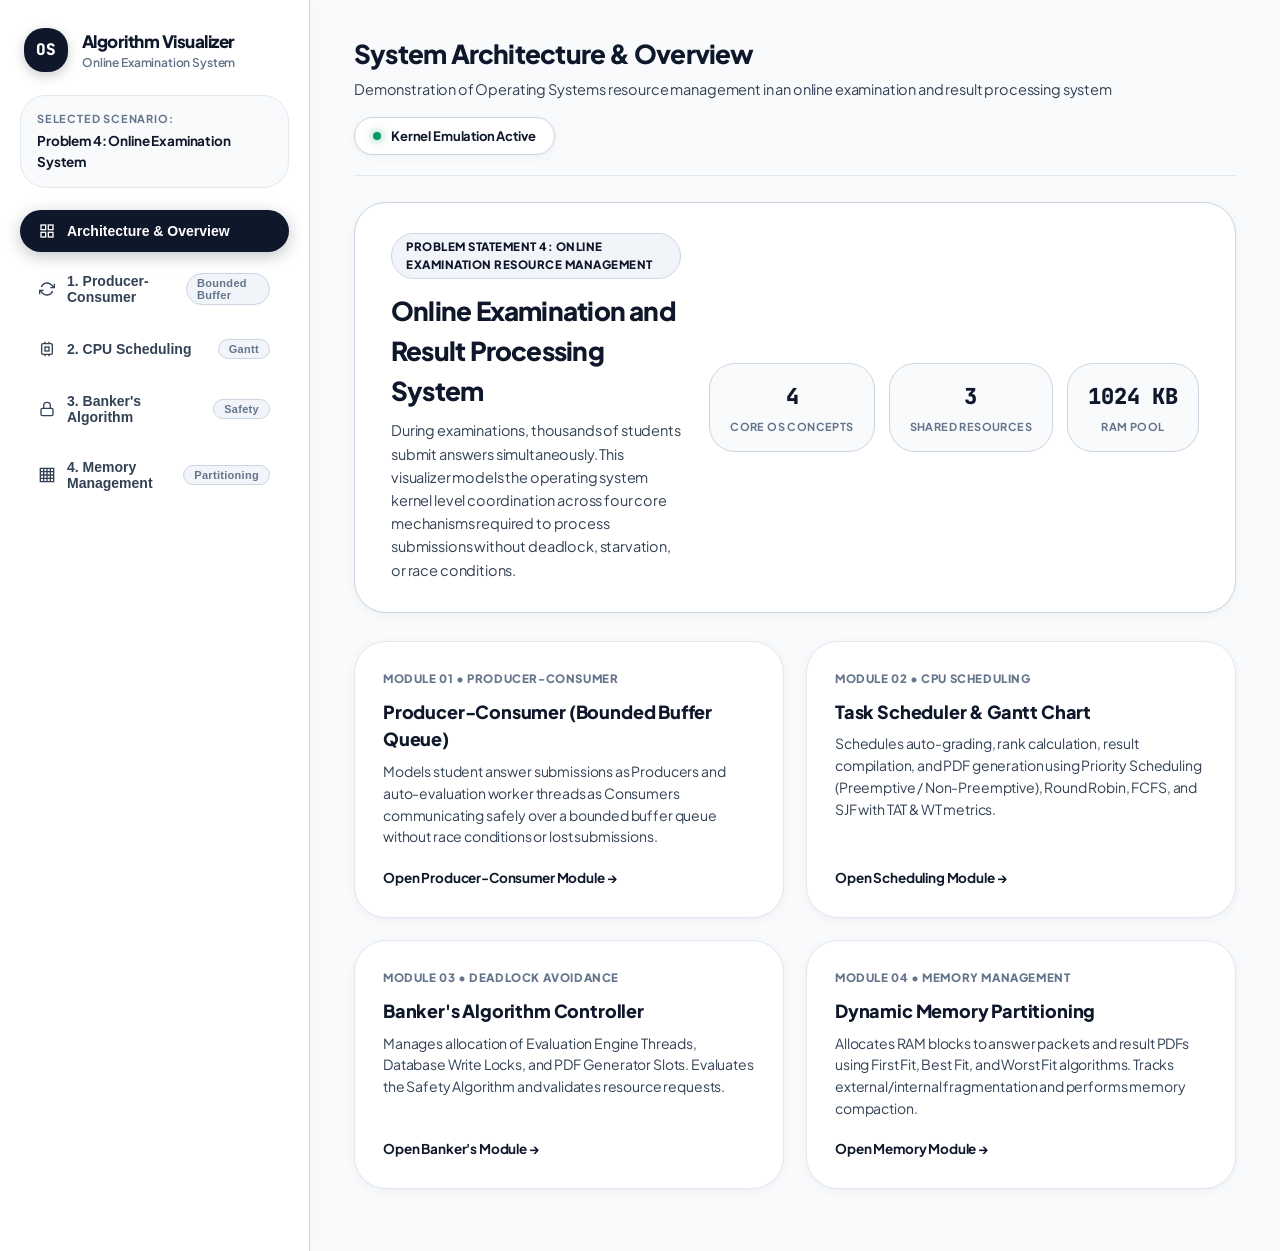
==== commit 8409c987: "refactor: scope project strictly to 4 core modules: Producer-Consumer, CPU Scheduling, Banker's Algo" ====
--- a/index.html
+++ b/index.html
@@ -33,8 +33,8 @@
         </button>
         <button class="nav-item" data-tab="sync">
           <svg viewBox="0 0 24 24" width="16" height="16" fill="none" stroke="currentColor" stroke-width="2"><polyline points="23 4 23 10 17 10"></polyline><polyline points="1 20 1 14 7 14"></polyline><path d="M3.51 9a9 9 0 0 1 14.85-3.36L23 10M1 14l4.64 4.36A9 9 0 0 0 20.49 15"></path></svg>
-          <span>1. Process Synchronization</span>
-          <span class="pill">Semaphores</span>
+          <span>1. Producer-Consumer</span>
+          <span class="pill">Bounded Buffer</span>
         </button>
         <button class="nav-item" data-tab="cpu">
           <svg viewBox="0 0 24 24" width="16" height="16" fill="none" stroke="currentColor" stroke-width="2"><rect x="4" y="4" width="16" height="16" rx="2" ry="2"></rect><rect x="9" y="9" width="6" height="6"></rect><line x1="9" y1="1" x2="9" y2="4"></line><line x1="15" y1="1" x2="15" y2="4"></line><line x1="9" y1="20" x2="9" y2="23"></line><line x1="15" y1="20" x2="15" y2="23"></line></svg>
@@ -43,8 +43,8 @@
         </button>
         <button class="nav-item" data-tab="deadlock">
           <svg viewBox="0 0 24 24" width="16" height="16" fill="none" stroke="currentColor" stroke-width="2"><rect x="3" y="11" width="18" height="11" rx="2" ry="2"></rect><path d="M7 11V7a5 5 0 0 1 10 0v4"></path></svg>
-          <span>3. Deadlock Avoidance</span>
-          <span class="pill">Banker's</span>
+          <span>3. Banker's Algorithm</span>
+          <span class="pill">Safety</span>
         </button>
         <button class="nav-item" data-tab="memory">
           <svg viewBox="0 0 24 24" width="16" height="16" fill="none" stroke="currentColor" stroke-width="2"><path d="M2 2h20v20H2z"></path><path d="M7 2v20M12 2v20M17 2v20M2 7h20M2 12h20M2 17h20"></path></svg>
@@ -96,10 +96,10 @@
 
         <div class="modules-grid">
           <div class="module-card" data-goto="sync">
-            <div class="card-meta">Module 01 &bull; Synchronization</div>
-            <h3>Producer-Consumer Bounded Queue</h3>
-            <p>Models student answer submissions as Producers and auto-evaluation worker threads as Consumers communicating over a bounded buffer using semaphores (<code>mutex</code>, <code>empty</code>, <code>full</code>).</p>
-            <span class="card-link">Open Synchronization Module &rarr;</span>
+            <div class="card-meta">Module 01 &bull; Producer-Consumer</div>
+            <h3>Producer-Consumer (Bounded Buffer Queue)</h3>
+            <p>Models student answer submissions as Producers and auto-evaluation worker threads as Consumers communicating safely over a bounded buffer queue without race conditions or lost submissions.</p>
+            <span class="card-link">Open Producer-Consumer Module &rarr;</span>
           </div>
 
           <div class="module-card" data-goto="cpu">
